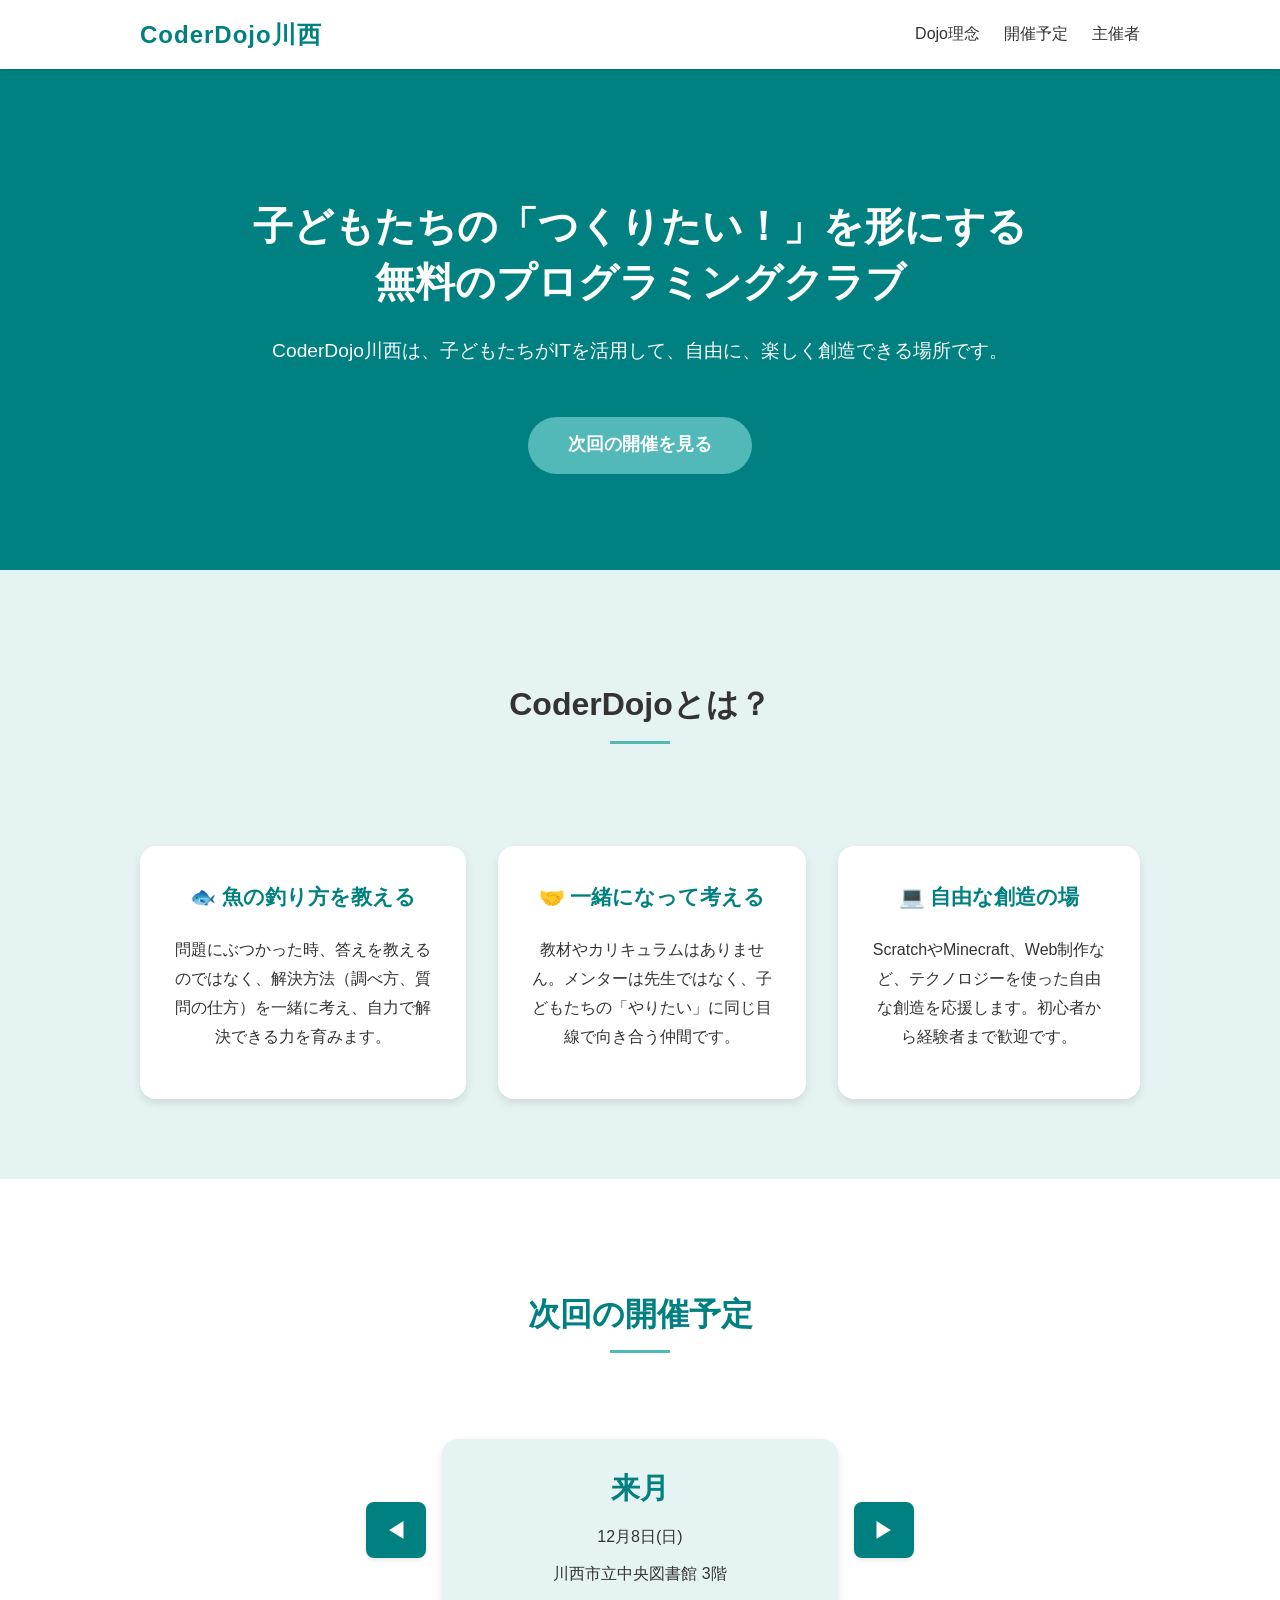
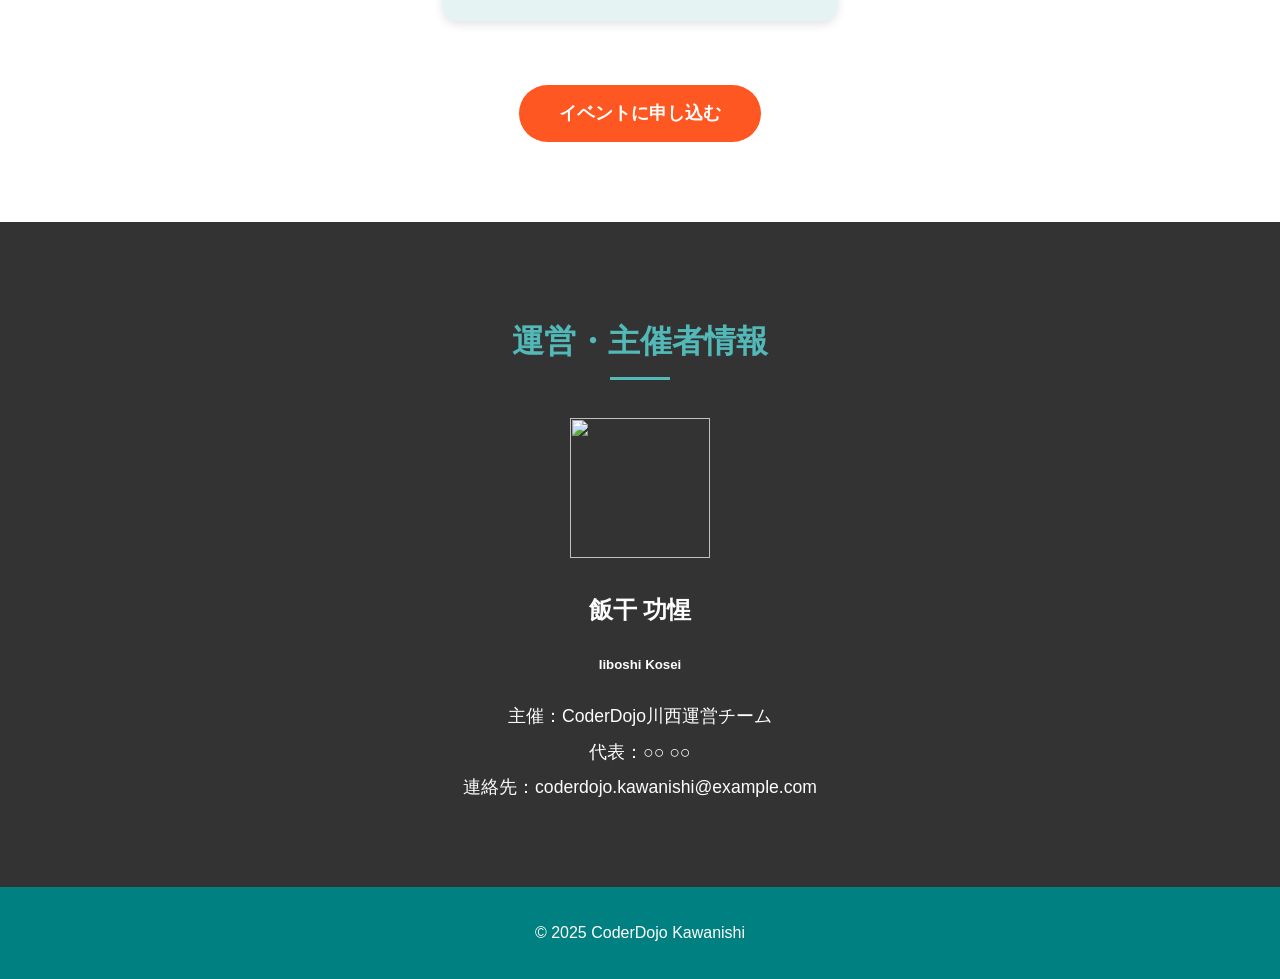
==== index.html @ 9972cadb "Update index.html" ====
<!DOCTYPE html>
<html lang="ja">
<head>
  <meta charset="UTF-8" />
  <meta name="viewport" content="width=device-width, initial-scale=1.0" />
  <title>CoderDojo川西</title>
  <link rel="stylesheet" href="style.css" />
  <script defer>
    // スムーススクロール (維持)
    document.addEventListener("DOMContentLoaded", () => {
      document.querySelectorAll('a[href^="#"]').forEach(anchor => {
        anchor.addEventListener("click", function(e) {
          e.preventDefault();
          document.querySelector(this.getAttribute("href")).scrollIntoView({
            behavior: "smooth"
          });
        });
      });

      // 開催イベント切り替え（日付チェックロジックを含む）
      const events = [
        // 実際の日付に修正してください
        { dateObj: new Date(new Date().getFullYear(), 10, 10), month: "今月", date: "11月10日(日)", place: "川西市立中央図書館 3階" },
        { dateObj: new Date(new Date().getFullYear(), 11, 8), month: "来月", date: "12月8日(日)", place: "川西市立中央図書館 3階" },
        { dateObj: new Date(new Date().getFullYear() + 1, 0, 12), month: "再来月", date: "1月12日(日)", place: "川西市立中央図書館 3階" }
      ];

      let currentIndex = 0;
      const monthEl = document.getElementById("month");
      const dateEl = document.getElementById("event-date");
      const placeEl = document.getElementById("event-place");
      const nextEventLink = document.getElementById("next-event-link");

      const today = new Date();
      today.setHours(0, 0, 0, 0);

      const futureEvents = events.filter(ev => ev.dateObj >= today);

      function updateEvent() {
        if (futureEvents.length === 0) {
            monthEl.textContent = "未定";
            dateEl.textContent = "次回の開催は未定です";
            placeEl.textContent = "しばらくお待ちください";
            nextEventLink.style.display = 'none'; // イベントがない場合はボタンを非表示
            return;
        }
        
        const ev = futureEvents[currentIndex % futureEvents.length];
        monthEl.textContent = ev.month;
        dateEl.textContent = ev.date;
        placeEl.textContent = ev.place;
        nextEventLink.style.display = 'inline-block';
      }

      document.getElementById("prev-btn").addEventListener("click", () => {
        if (futureEvents.length > 0) {
            currentIndex = (currentIndex - 1 + futureEvents.length) % futureEvents.length;
            updateEvent();
        }
      });
      document.getElementById("next-btn").addEventListener("click", () => {
        if (futureEvents.length > 0) {
            currentIndex = (currentIndex + 1) % futureEvents.length;
            updateEvent();
        }
      });

      updateEvent();
    });
  </script>
</head>
<body>
  <header>
    <div class="container header-container">
      <h1 class="logo">CoderDojo川西</h1>
      <nav>
        <ul>
          <li><a href="#about-dojo">Dojo理念</a></li>
          <li><a href="#events">開催予定</a></li>
          <li><a href="#organizer">主催者</a></li>
        </ul>
      </nav>
    </div>
  </header>

  <section id="hero" class="hero-section">
    <div class="container">
      <h2 class="hero-title">子どもたちの「つくりたい！」を形にする<br>無料のプログラミングクラブ</h2>
      <p class="hero-subtitle">CoderDojo川西は、子どもたちがITを活用して、自由に、楽しく創造できる場所です。</p>
      <a href="#events" class="cta-button">次回の開催を見る</a>
    </div>
  </section>

  <section id="about-dojo" class="about-section dark-bg">
    <div class="container">
      <h2 class="section-title">CoderDojoとは？</h2>
      <div class="card-group">
        <div class="about-card">
          <h3>🐟 魚の釣り方を教える</h3>
          <p>
            問題にぶつかった時、答えを教えるのではなく、解決方法（調べ方、質問の仕方）を一緒に考え、自力で解決できる力を育みます。
          </p>
        </div>
        <div class="about-card">
          <h3>🤝 一緒になって考える</h3>
          <p>
            教材やカリキュラムはありません。メンターは先生ではなく、子どもたちの「やりたい」に同じ目線で向き合う仲間です。
          </p>
        </div>
        <div class="about-card">
          <h3>💻 自由な創造の場</h3>
          <p>
            ScratchやMinecraft、Web制作など、テクノロジーを使った自由な創造を応援します。初心者から経験者まで歓迎です。
          </p>
        </div>
      </div>
    </div>
  </section>

  <section id="events" class="events-section">
    <div class="container">
      <h2 class="section-title">次回の開催予定</h2>
      <div class="event-card">
        <button id="prev-btn" class="nav-btn">◀</button>
        <div class="event-info">
          <h3 id="month" class="event-month"></h3>
          <p id="event-date" class="event-detail"></p>
          <p id="event-place" class="event-detail"></p>
        </div>
        <button id="next-btn" class="nav-btn">▶</button>
      </div>
      <a id="next-event-link" href="#" class="cta-button primary-cta">イベントに申し込む</a>
    </div>
  </section>

  <section id="organizer" class="organizer-section">
    <div class="container">
        <h2 class="section-title">運営・主催者情報</h2>

            <div class="col-lg-4">
                <img class="rounded-circle" width="140" height="140" src="Images/syusai.png" focusable="false">
                <h2>飯干 功惺</h2>
                <h5>
                  <span class="badge rounded-pill bg-primary">Iiboshi Kosei</span>
                </h5>
            </div><!-- /.col-lg-4 -->
      
        <p>
          主催：CoderDojo川西運営チーム<br>
          代表：○○ ○○<br>
          連絡先：coderdojo.kawanishi@example.com
        </p>
    </div>
  </section>

  <footer>
    <div class="container">
      <p>© 2025 CoderDojo Kawanishi</p>
    </div>
  </footer>
</body>
</html>
---- style.css ----
:root {
  --main-bg: #fdfdfd;
  --accent-blue: #008080; /* CoderDojoらしい青緑 */
  --accent-light: #52b8b8;
  --text-dark: #333;
  --text-light: #fdfdfd;
  --section-light: #e6f3f3; /* 薄い青背景 */
  --shadow: rgba(0,0,0,0.1);
}

/* 基本スタイル */
body {
  font-family: "Noto Sans JP", sans-serif;
  margin: 0;
  background: var(--main-bg);
  color: var(--text-dark);
  line-height: 1.8;
}

.container {
    max-width: 1000px;
    margin: 0 auto;
    padding: 0 1rem;
}

/* ヘッダー */
header {
  background: white;
  box-shadow: 0 1px 4px var(--shadow);
  position: sticky;
  top: 0;
  z-index: 100;
}

.header-container {
  display: flex;
  justify-content: space-between;
  align-items: center;
  padding: 0.8rem 1rem;
}

.logo {
  margin: 0;
  font-size: 1.5rem;
  color: var(--accent-blue);
  letter-spacing: 1px;
}

nav ul {
  list-style: none;
  display: flex;
  gap: 1.5rem;
  margin: 0;
  padding: 0;
}

nav a {
  text-decoration: none;
  color: var(--text-dark);
  transition: color 0.2s;
  font-weight: 500;
}

nav a:hover {
  color: var(--accent-blue);
}

/* セクション共通 */
section {
  padding: 5rem 1rem;
  text-align: center;
}

.section-title {
    font-size: 2rem;
    margin-bottom: 3rem;
    color: var(--accent-blue);
    position: relative;
    display: inline-block;
}

.section-title::after {
    content: '';
    position: absolute;
    left: 50%;
    transform: translateX(-50%);
    bottom: -10px;
    width: 60px;
    height: 3px;
    background-color: var(--accent-light);
}

/* ヒーローセクション */
.hero-section {
    background: var(--accent-blue);
    color: var(--text-light);
    padding: 6rem 1rem;
}

.hero-title {
    font-size: 2.5rem;
    line-height: 1.4;
    margin-bottom: 1.5rem;
    font-weight: bold;
}

.hero-subtitle {
    font-size: 1.2rem;
    margin-bottom: 3rem;
}

/* CTAボタン */
.cta-button {
    display: inline-block;
    background: var(--accent-light);
    color: white;
    text-decoration: none;
    padding: 0.8rem 2.5rem;
    border-radius: 50px;
    font-weight: bold;
    font-size: 1.1rem;
    transition: background 0.3s, transform 0.2s;
}
.cta-button:hover {
    background: #008080;
    transform: translateY(-2px);
}
.primary-cta {
    margin-top: 2rem;
    background: #ff5722; /* 目立つオレンジ */
}
.primary-cta:hover {
    background: #e64a19;
}

/* CoderDojo概要 (Dojo理念) */
.about-section {
    background: var(--section-light);
}
.about-section h2 {
    color: var(--text-dark);
}
.about-card {
    background: white;
    padding: 2rem;
    border-radius: 1rem;
    box-shadow: 0 4px 10px var(--shadow);
    text-align: center;
}
.about-card h3 {
    color: var(--accent-blue);
    font-size: 1.3rem;
    margin-top: 0;
}
.card-group {
    display: flex;
    gap: 2rem;
    margin-top: 4rem;
}

/* イベントカード */
.events-section {
  background: white;
}

.event-card {
  display: flex;
  align-items: center;
  justify-content: center;
  margin: 3rem auto 2rem;
  gap: 1rem;
}

.nav-btn {
  background: var(--accent-blue);
  border: none;
  color: white;
  font-size: 1.4rem;
  padding: 0.8rem 1.2rem;
  border-radius: 0.5rem;
  cursor: pointer;
  transition: background 0.3s;
  box-shadow: 0 2px 4px var(--shadow);
}
.nav-btn:hover {
  background: var(--accent-light);
}

.event-info {
  background: var(--section-light);
  padding: 1.5rem 3rem;
  border-radius: 1rem;
  box-shadow: 0 4px 10px var(--shadow);
  width: 300px;
}
.event-month {
    font-size: 1.8rem;
    color: var(--accent-blue);
    margin: 0 0 0.5rem 0;
}
.event-detail {
    margin: 0.5rem 0;
    font-size: 1rem;
}

/* 主催者情報 */
.organizer-section {
  background: var(--text-dark);
  color: var(--text-light);
  padding: 4rem 1rem;
}
.organizer-section .section-title {
    color: var(--accent-light);
}
.organizer-section p {
    font-size: 1.1rem;
    line-height: 2;
}

/* フッター */
footer {
  background: var(--accent-blue);
  text-align: center;
  padding: 1rem;
  color: white;
}

/* レスポンシブ対応 (モバイル向け) */
@media (max-width: 768px) {
    .header-container {
        flex-direction: column;
        padding: 1rem;
    }
    nav ul {
        gap: 1rem;
        margin-top: 0.5rem;
    }
    .hero-title {
        font-size: 1.8rem;
    }
    .card-group {
        flex-direction: column;
    }
    .event-info {
        width: 100%;
    }
}
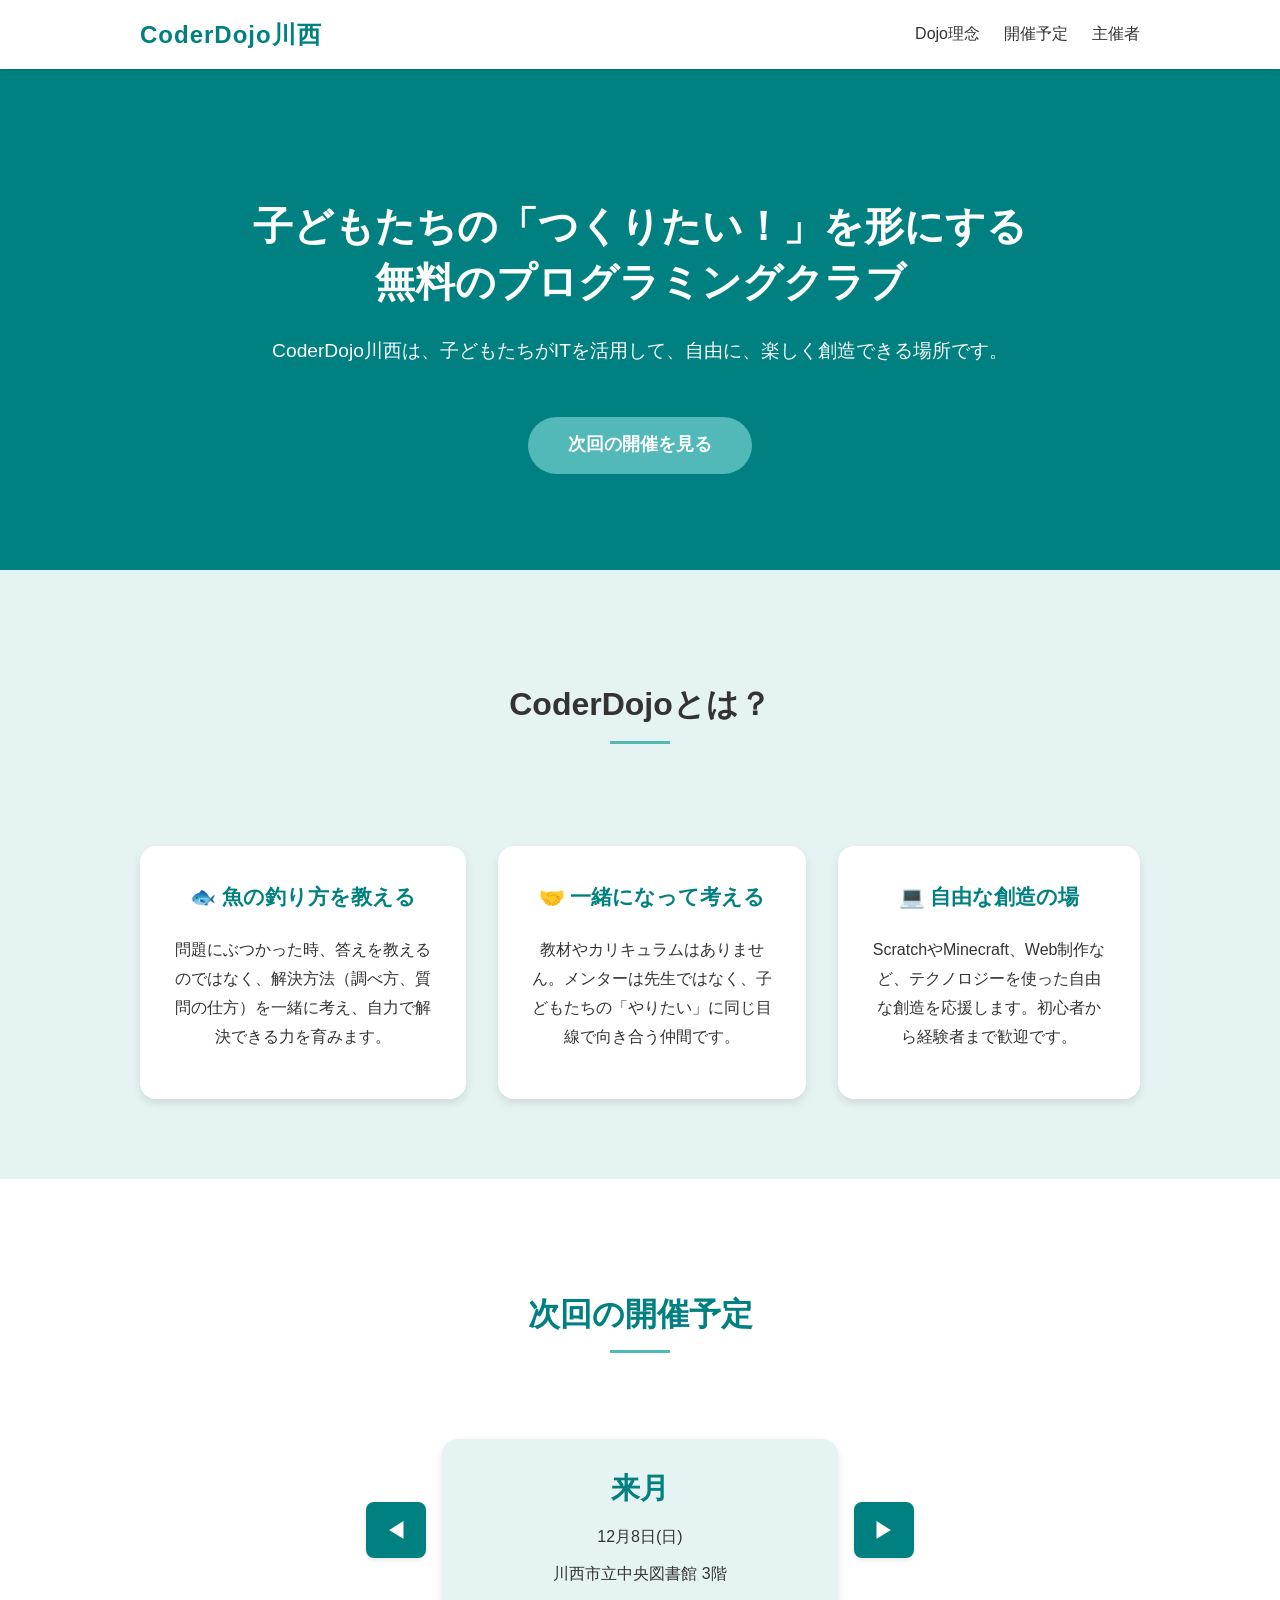
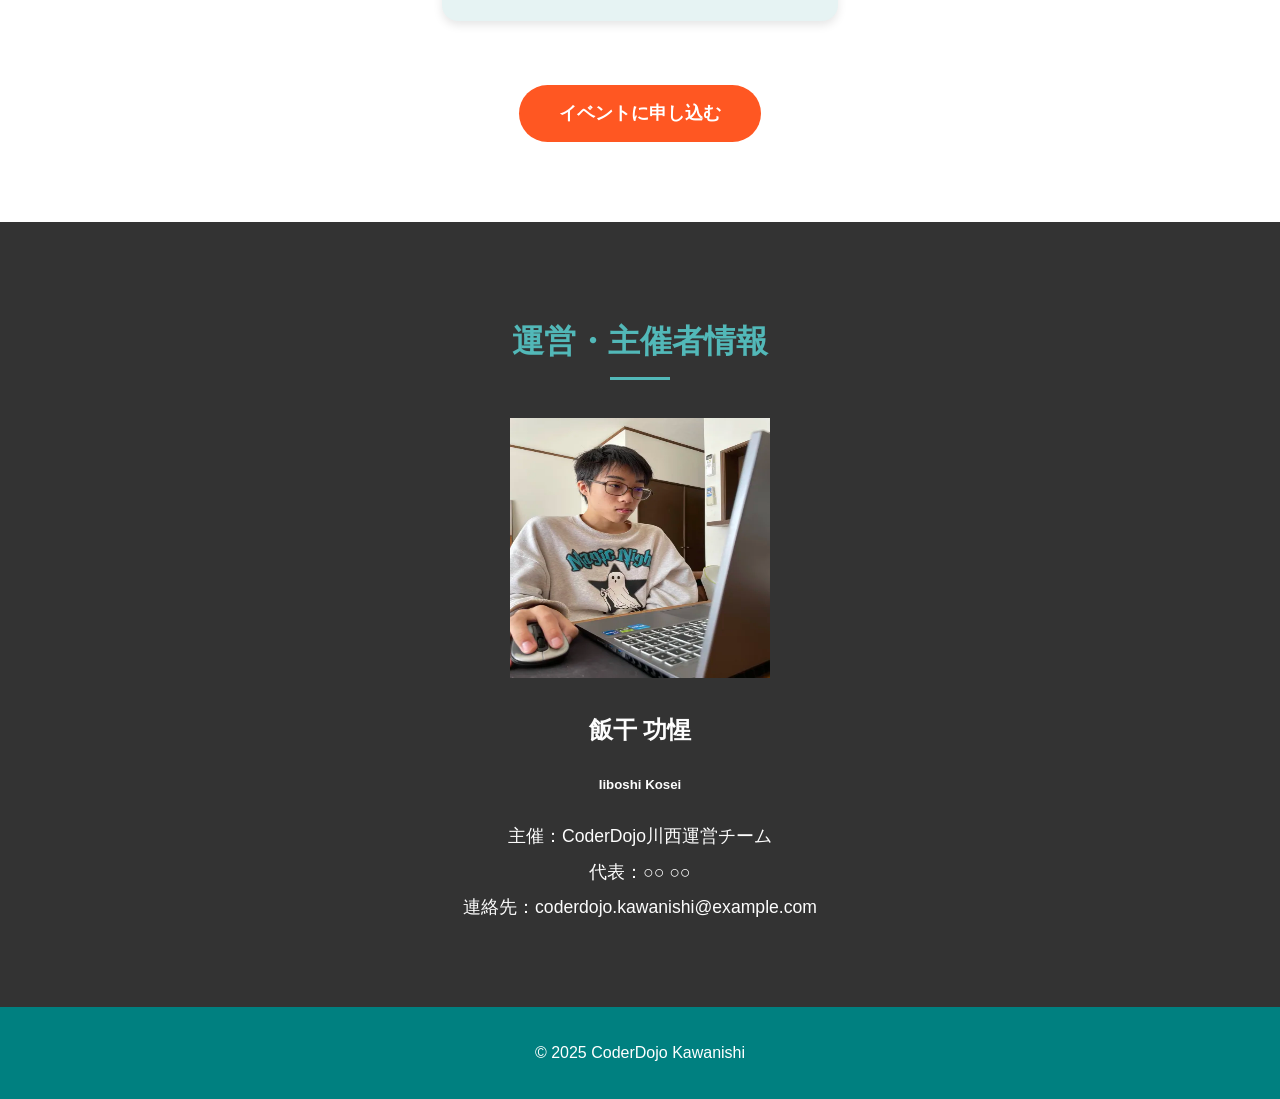
==== commit e53e51cb: "Update index.html" ====
--- a/index.html
+++ b/index.html
@@ -138,7 +138,7 @@
         <h2 class="section-title">運営・主催者情報</h2>
 
             <div class="col-lg-4">
-                <img class="rounded-circle" width="140" height="140" src="Images/syusai.png" focusable="false">
+                <img class="rounded-circle" width="260" height="260" src="Images/syusai.png" focusable="false">
                 <h2>飯干 功惺</h2>
                 <h5>
                   <span class="badge rounded-pill bg-primary">Iiboshi Kosei</span>
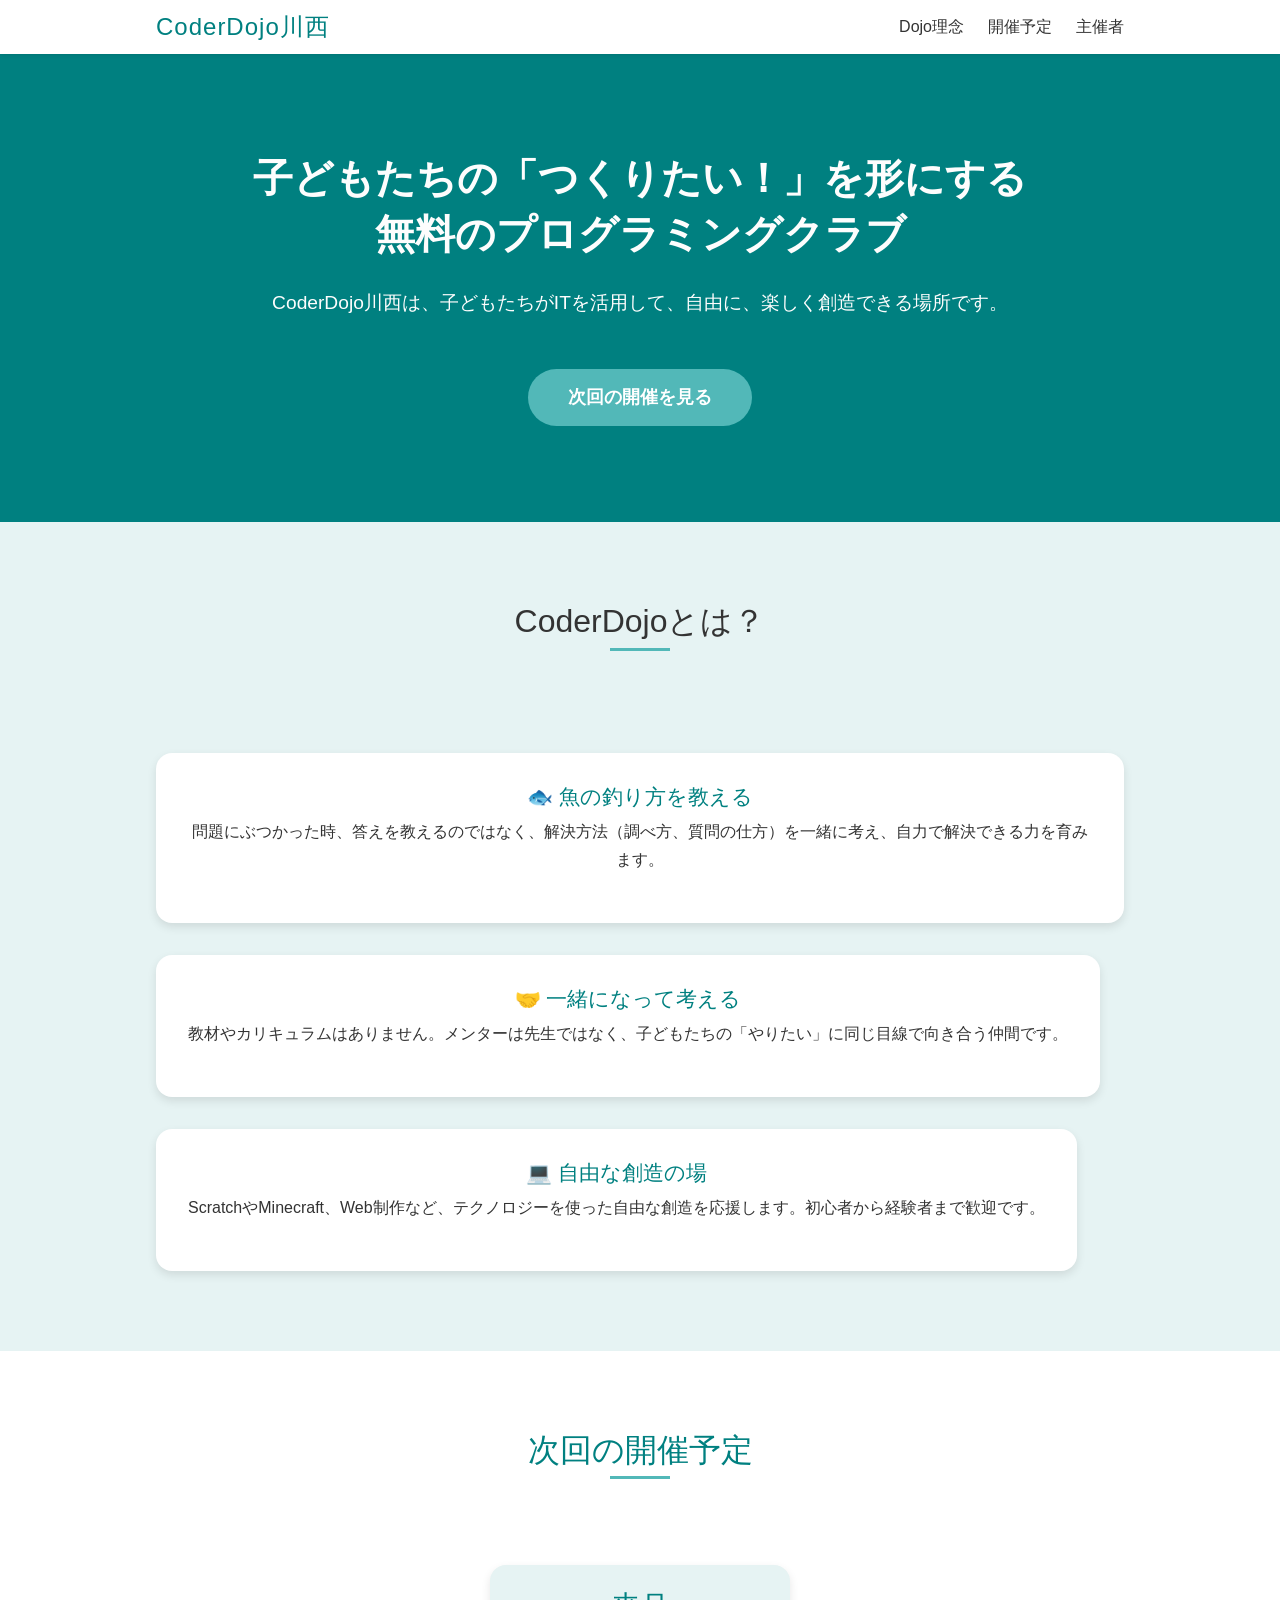
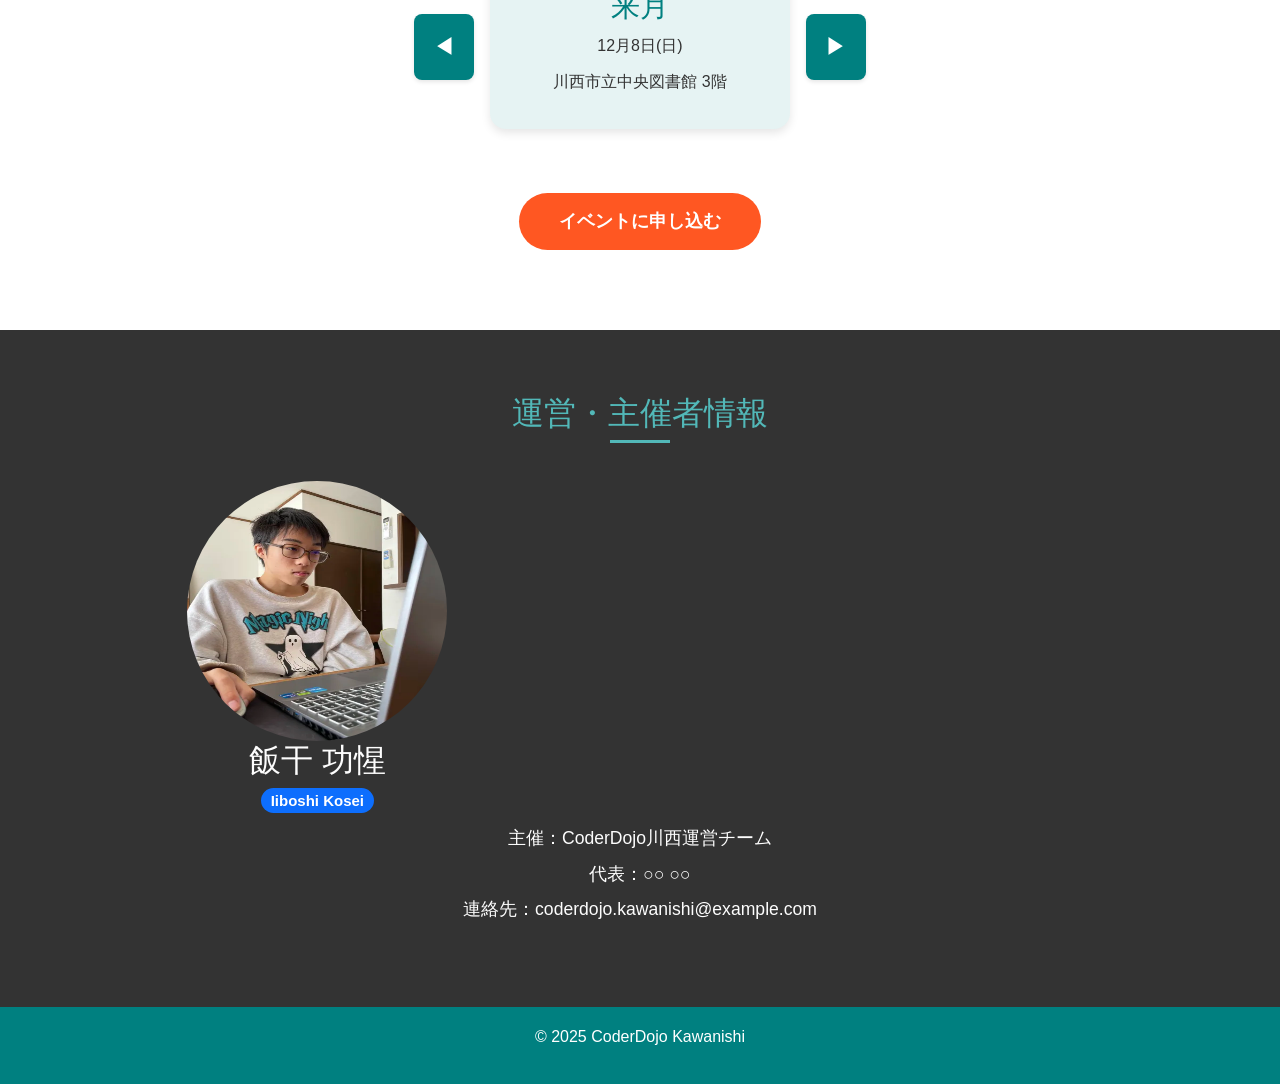
==== commit b7eef32b: "Update index.html" ====
--- a/index.html
+++ b/index.html
@@ -4,6 +4,7 @@
   <meta charset="UTF-8" />
   <meta name="viewport" content="width=device-width, initial-scale=1.0" />
   <title>CoderDojo川西</title>
+  <link href="https://cdn.jsdelivr.net/npm/bootstrap@5.3.3/dist/css/bootstrap.min.css" rel="stylesheet" integrity="sha384-QWTKZyjpPEjISv5WaRU9OFeRpok6YctnYmDr5pNlyT2bRjXh0JMhjY6hW+ALEwIH" crossorigin="anonymous">
   <link rel="stylesheet" href="style.css" />
   <script defer>
     // スムーススクロール (維持)
@@ -158,5 +159,6 @@
       <p>© 2025 CoderDojo Kawanishi</p>
     </div>
   </footer>
+<script src="https://cdn.jsdelivr.net/npm/bootstrap@5.3.3/dist/js/bootstrap.bundle.min.js" integrity="sha384-YvpcrYf0tY3lHB60NNkmXc5s9fDVZLESaAA55NDzOxhy9GkcIdslK1eN7N6jIeHz" crossorigin="anonymous"></script>
 </body>
 </html>
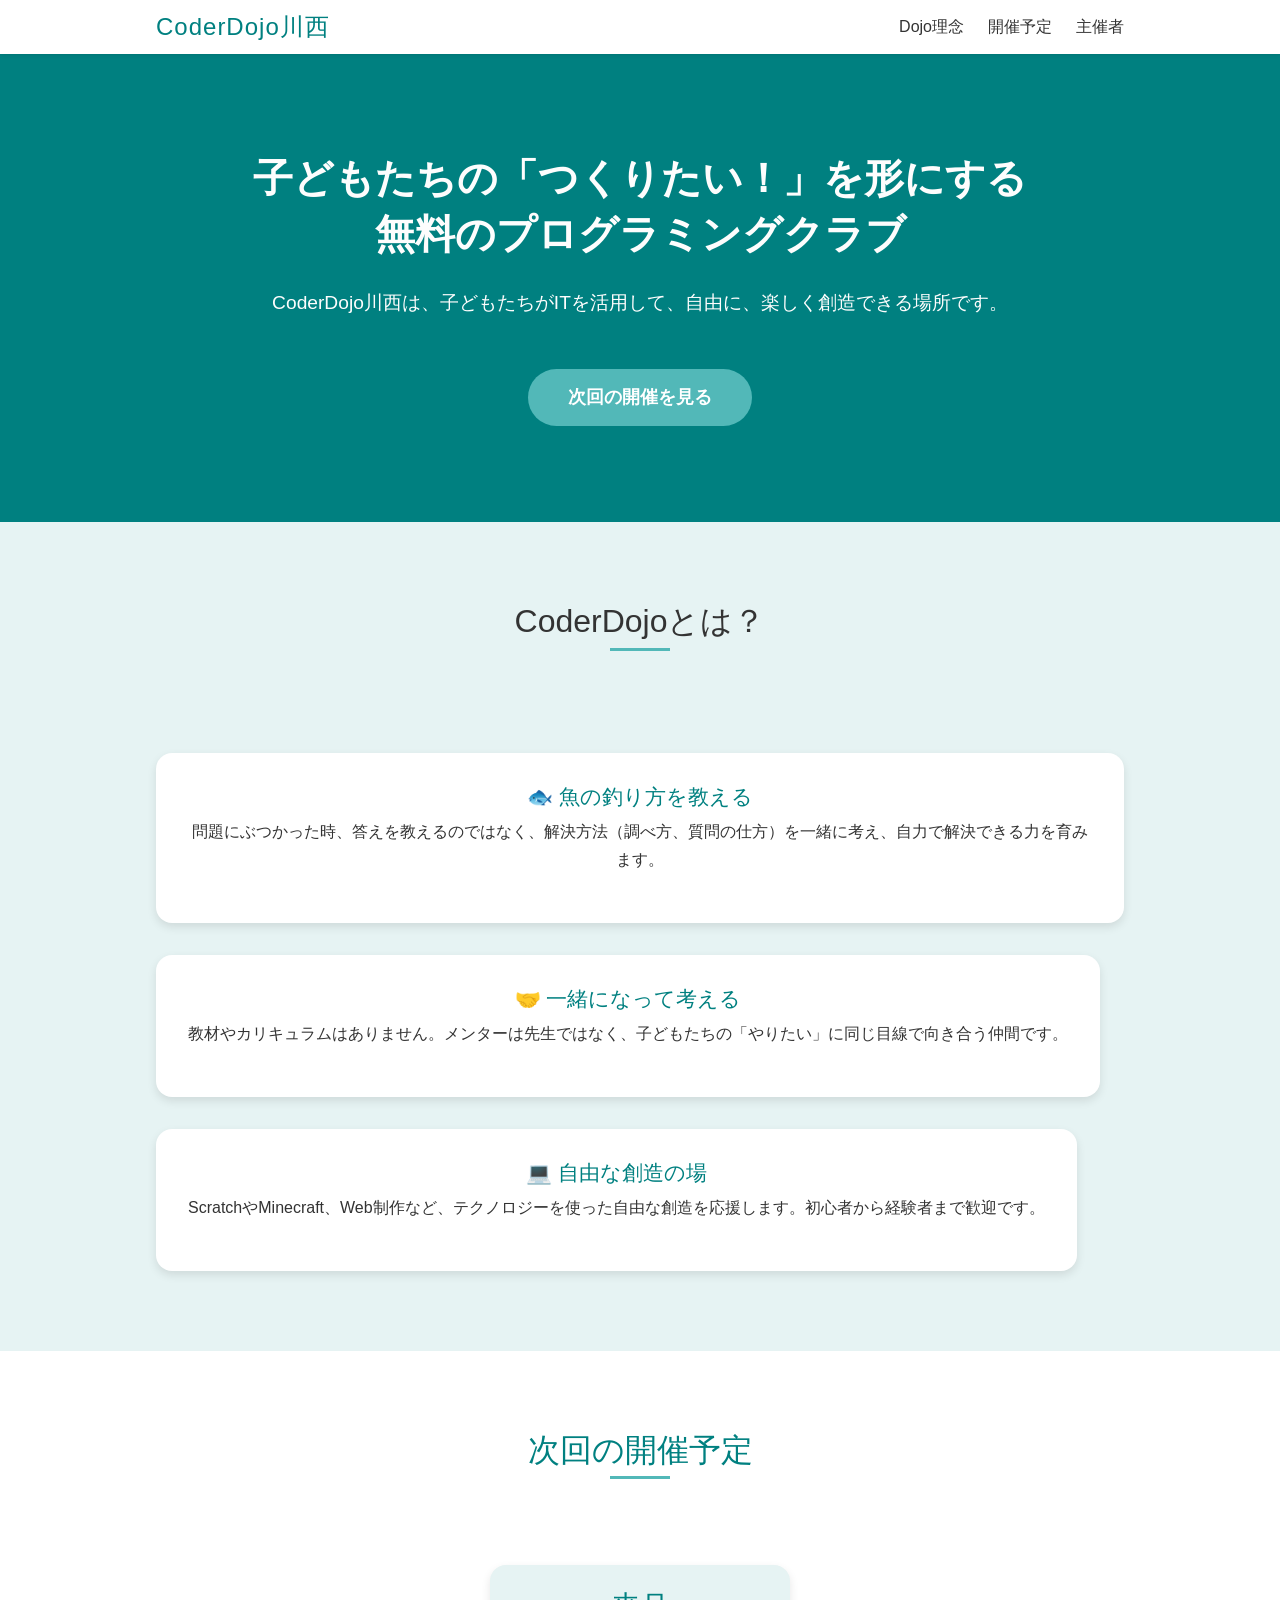
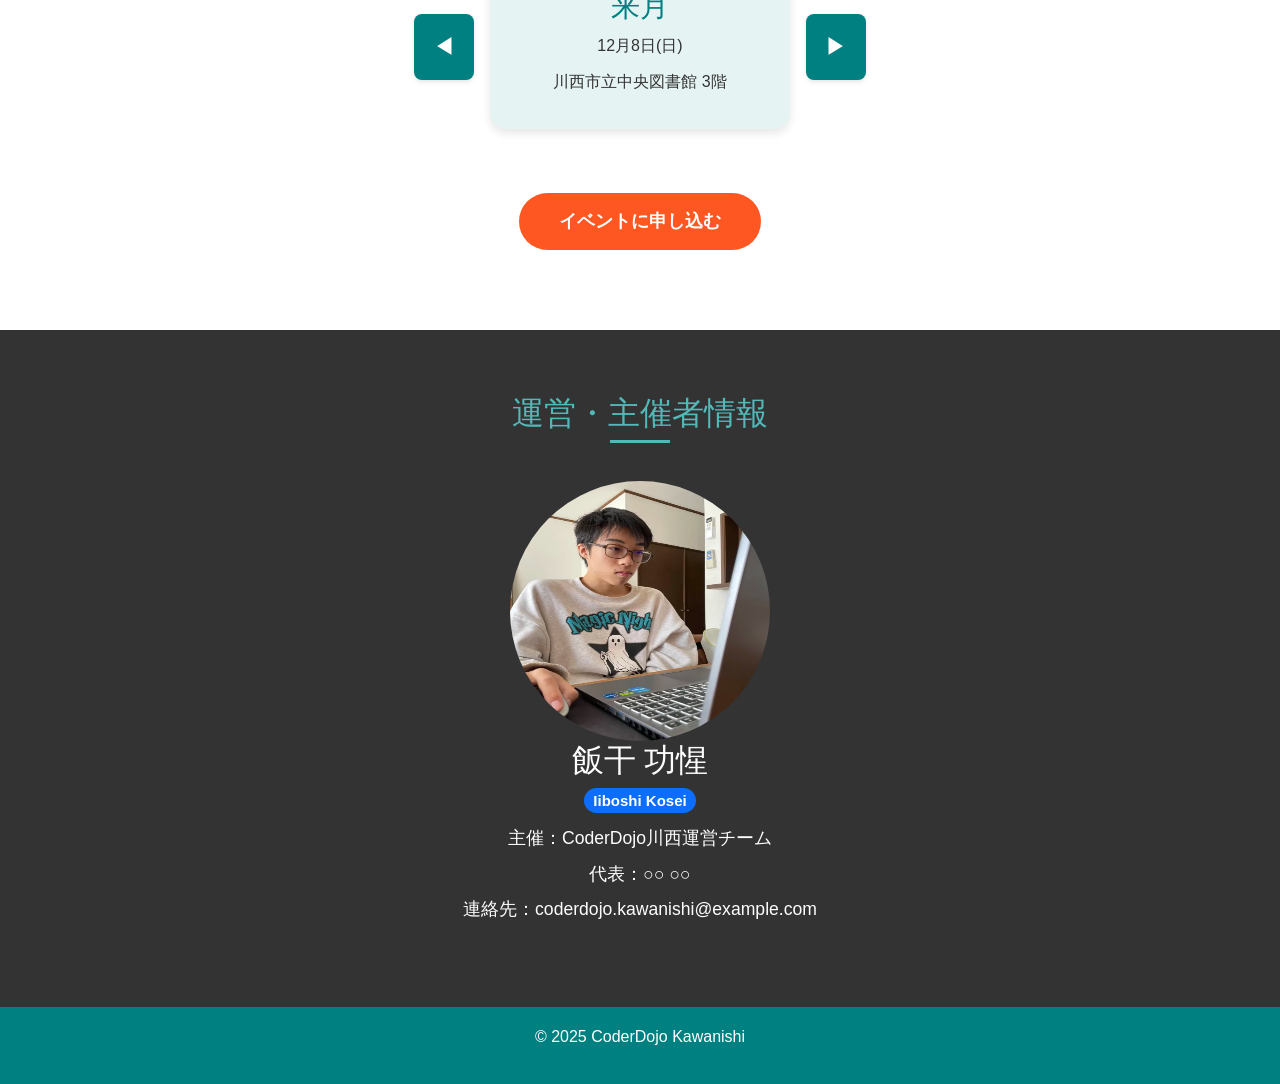
==== commit 16334c4f: "Update index.html" ====
--- a/index.html
+++ b/index.html
@@ -134,25 +134,25 @@
     </div>
   </section>
 
-  <section id="organizer" class="organizer-section">
-    <div class="container">
-        <h2 class="section-title">運営・主催者情報</h2>
-
-            <div class="col-lg-4">
-                <img class="rounded-circle" width="260" height="260" src="Images/syusai.png" focusable="false">
-                <h2>飯干 功惺</h2>
-                <h5>
-                  <span class="badge rounded-pill bg-primary">Iiboshi Kosei</span>
-                </h5>
-            </div><!-- /.col-lg-4 -->
-      
-        <p>
-          主催：CoderDojo川西運営チーム<br>
-          代表：○○ ○○<br>
-          連絡先：coderdojo.kawanishi@example.com
-        </p>
-    </div>
-  </section>
+<section id="organizer" class="organizer-section">
+  <div class="container">
+    <h2 class="section-title">運営・主催者情報</h2>
+    
+    <div class="row justify-content-center"> 
+      <div class="col-lg-4 text-center">
+          <img class="rounded-circle" width="260" height="260" src="Images/syusai.png" alt="主催者：飯干 功惺" focusable="false">
+          <h2>飯干 功惺</h2>
+          <h5>
+            <span class="badge rounded-pill bg-primary">Iiboshi Kosei</span>
+          </h5>
+      </div></div>
+    <p>
+      主催：CoderDojo川西運営チーム<br>
+      代表：○○ ○○<br>
+      連絡先：coderdojo.kawanishi@example.com
+    </p>
+  </div>
+</section>
 
   <footer>
     <div class="container">
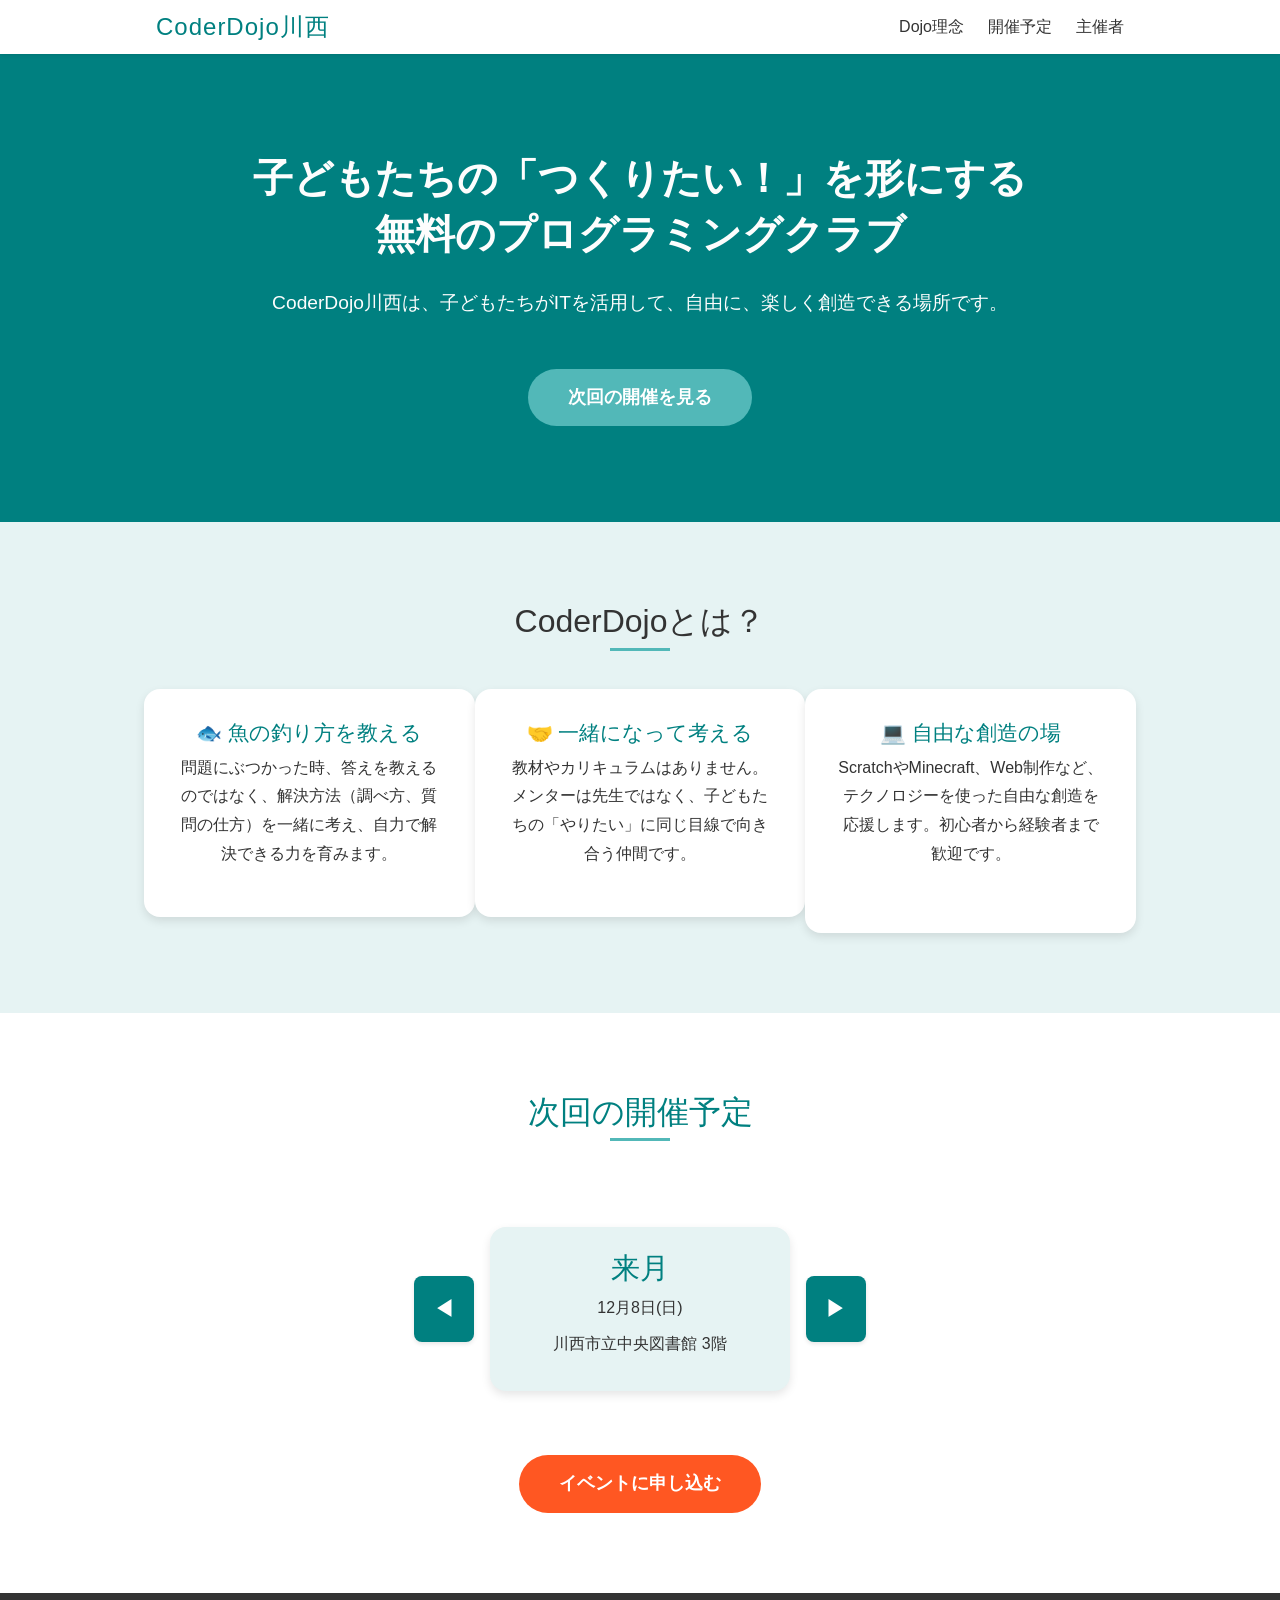
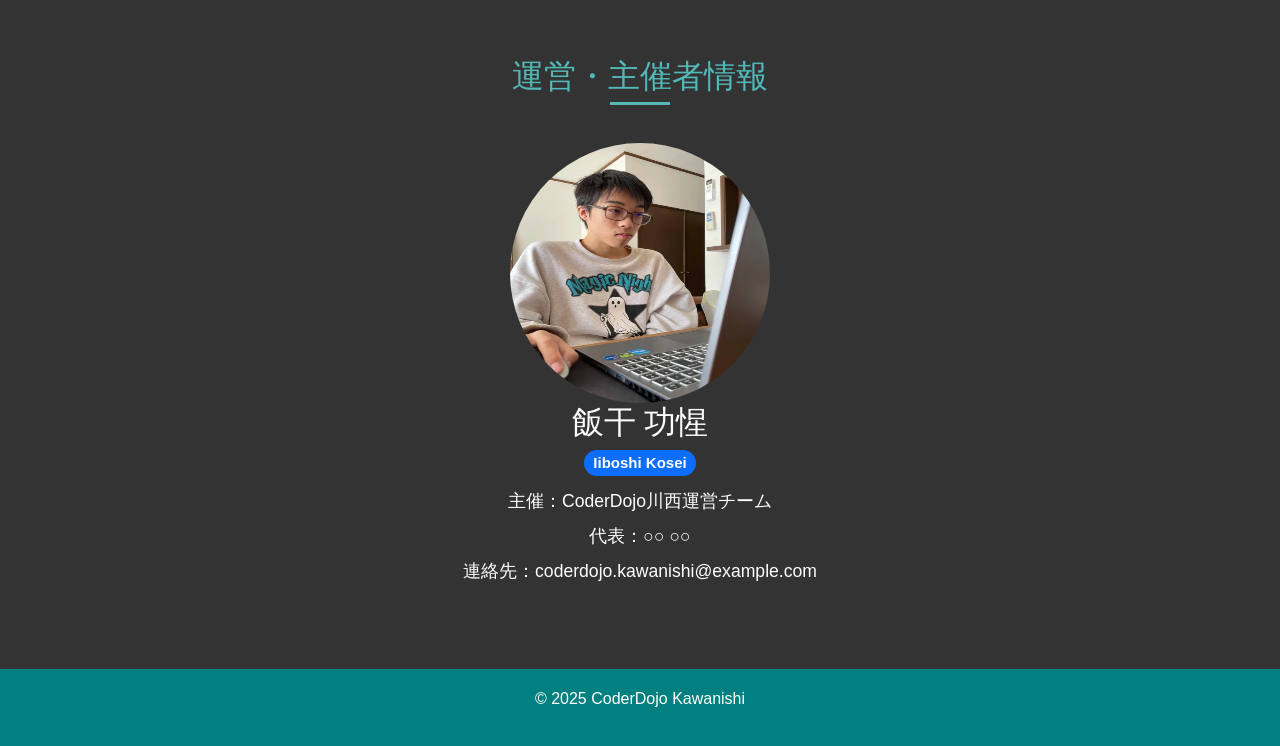
==== commit 76e52a5f: "Update index.html" ====
--- a/index.html
+++ b/index.html
@@ -93,30 +93,31 @@
   </section>
 
   <section id="about-dojo" class="about-section dark-bg">
-    <div class="container">
-      <h2 class="section-title">CoderDojoとは？</h2>
-      <div class="card-group">
-        <div class="about-card">
-          <h3>🐟 魚の釣り方を教える</h3>
-          <p>
-            問題にぶつかった時、答えを教えるのではなく、解決方法（調べ方、質問の仕方）を一緒に考え、自力で解決できる力を育みます。
-          </p>
-        </div>
-        <div class="about-card">
-          <h3>🤝 一緒になって考える</h3>
-          <p>
-            教材やカリキュラムはありません。メンターは先生ではなく、子どもたちの「やりたい」に同じ目線で向き合う仲間です。
-          </p>
-        </div>
-        <div class="about-card">
-          <h3>💻 自由な創造の場</h3>
-          <p>
-            ScratchやMinecraft、Web制作など、テクノロジーを使った自由な創造を応援します。初心者から経験者まで歓迎です。
-          </p>
-        </div>
+  <div class="container">
+    <h2 class="section-title">CoderDojoとは？</h2>
+    
+    <div class="row"> 
+      <div class="about-card col-lg-4 mb-3"> 
+        <h3>🐟 魚の釣り方を教える</h3>
+        <p>
+          問題にぶつかった時、答えを教えるのではなく、解決方法（調べ方、質問の仕方）を一緒に考え、自力で解決できる力を育みます。
+        </p>
+      </div>
+      <div class="about-card col-lg-4 mb-3">
+        <h3>🤝 一緒になって考える</h3>
+        <p>
+          教材やカリキュラムはありません。メンターは先生ではなく、子どもたちの「やりたい」に同じ目線で向き合う仲間です。
+        </p>
+      </div>
+      <div class="about-card col-lg-4">
+        <h3>💻 自由な創造の場</h3>
+        <p>
+          ScratchやMinecraft、Web制作など、テクノロジーを使った自由な創造を応援します。初心者から経験者まで歓迎です。
+        </p>
       </div>
     </div>
-  </section>
+  </div>
+</section>
 
   <section id="events" class="events-section">
     <div class="container">
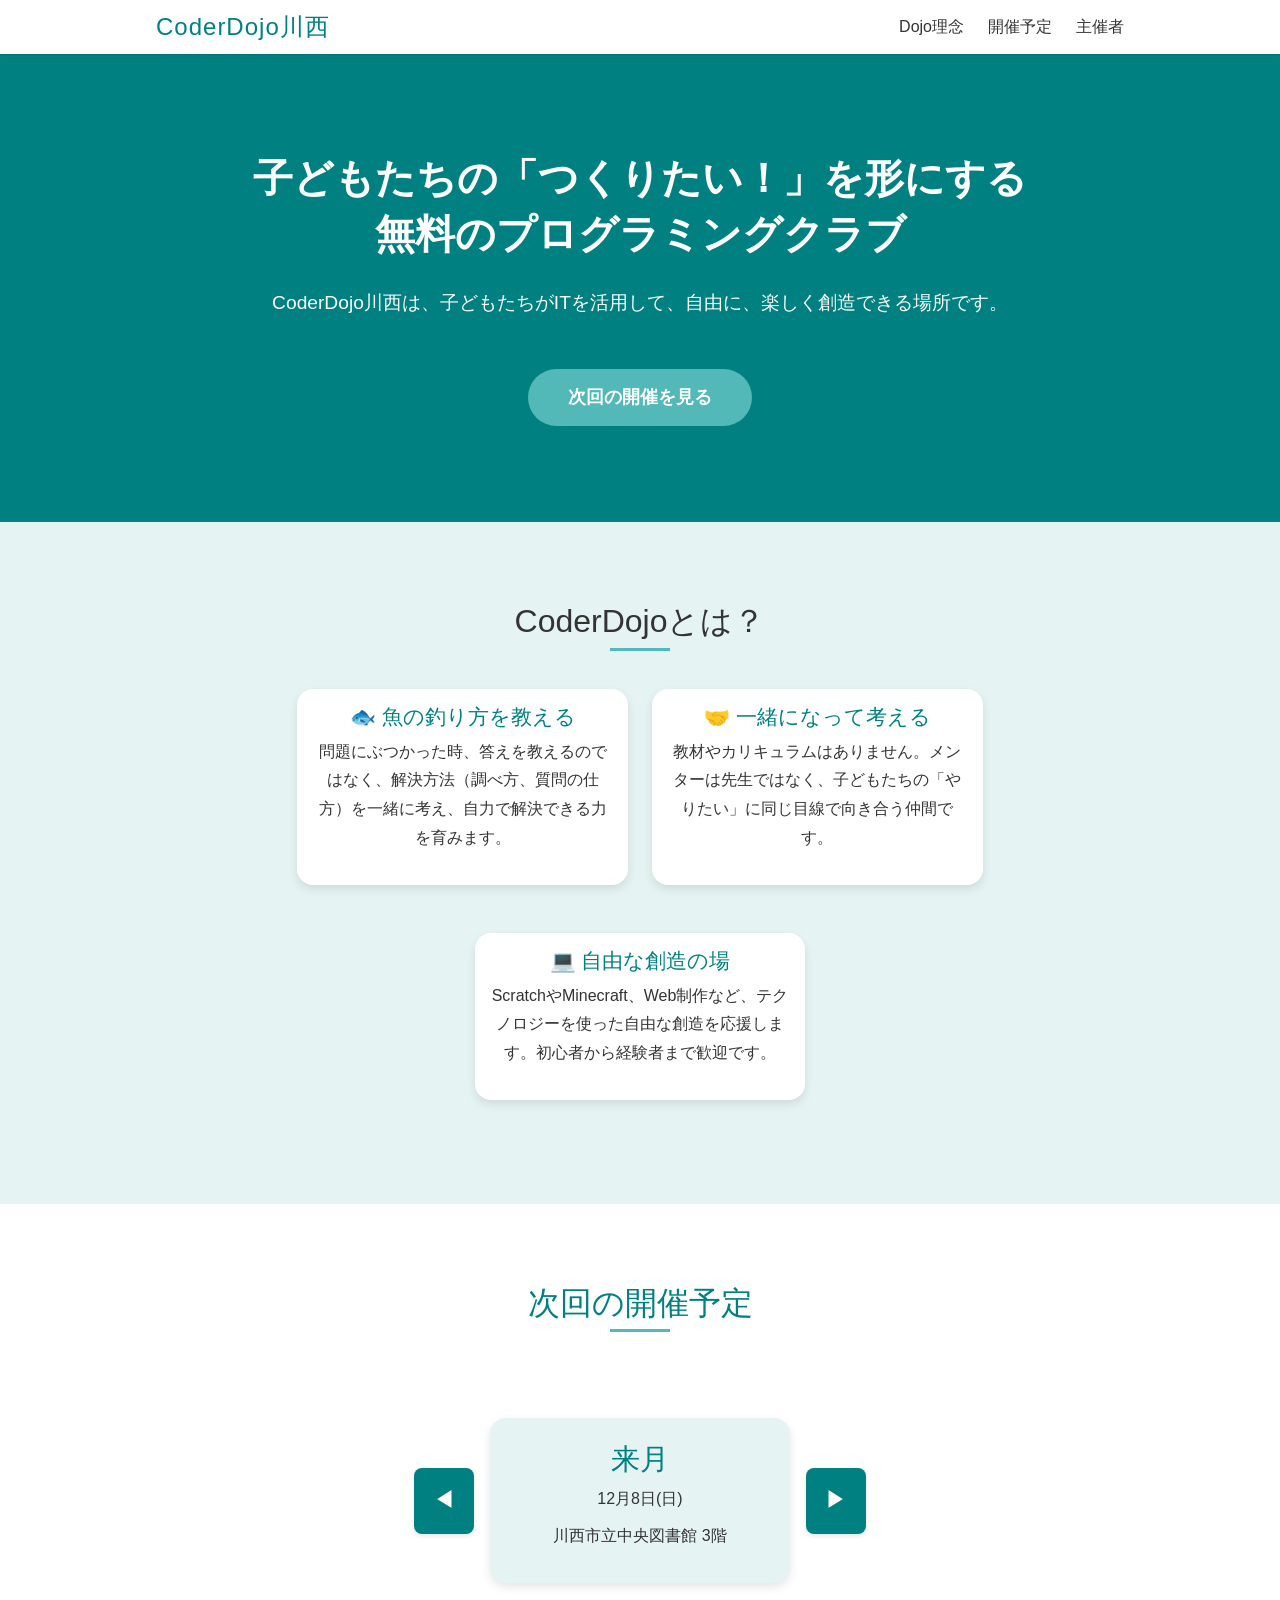
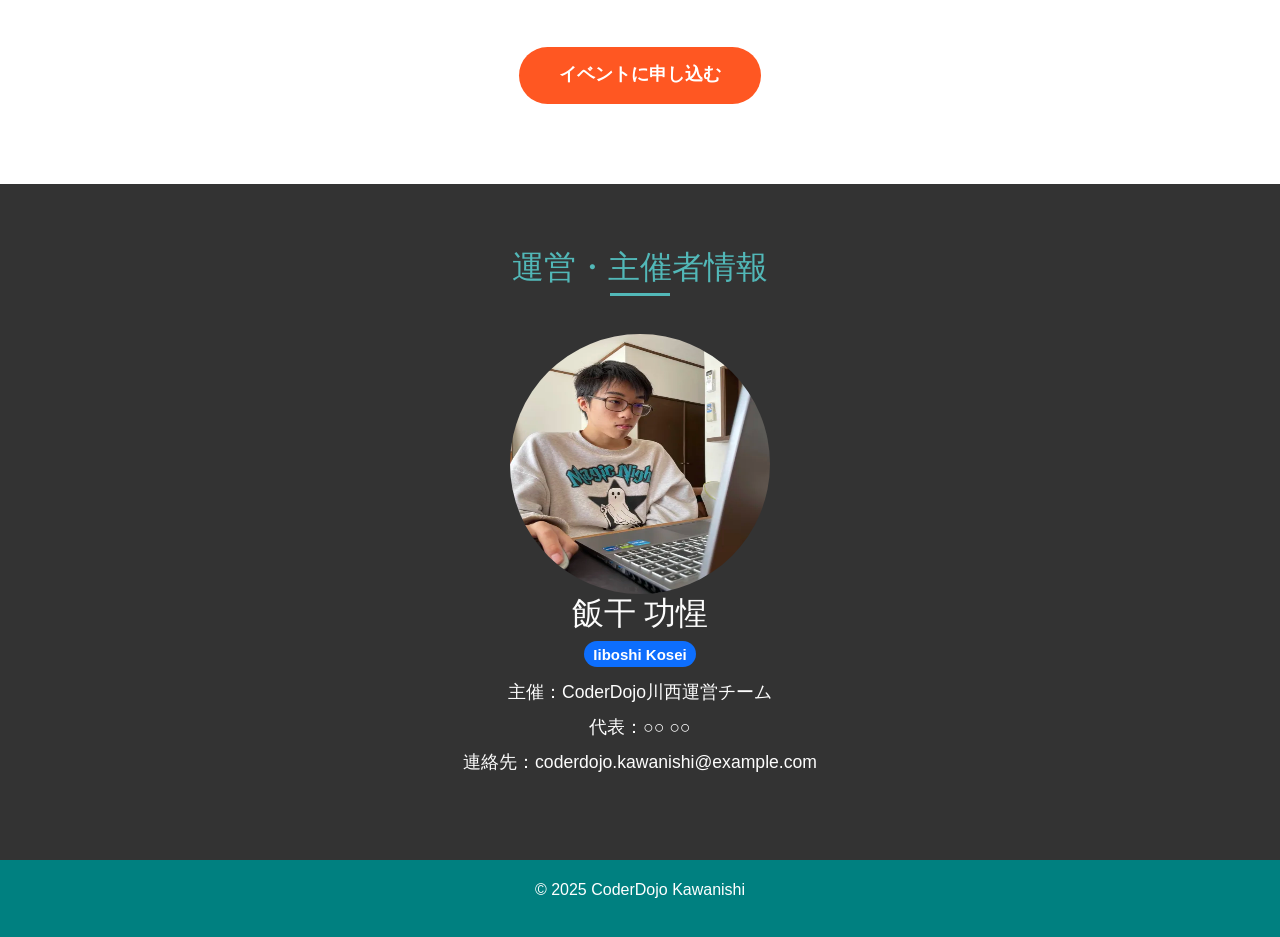
==== commit 3b0cb25f: "Update index.html" ====
--- a/index.html
+++ b/index.html
@@ -96,20 +96,23 @@
   <div class="container">
     <h2 class="section-title">CoderDojoとは？</h2>
     
-    <div class="row"> 
-      <div class="about-card col-lg-4 mb-3"> 
+    <div class="row gap-4 justify-content-center"> 
+      
+      <div class="about-card col-lg-4 mb-4 p-3"> 
         <h3>🐟 魚の釣り方を教える</h3>
         <p>
           問題にぶつかった時、答えを教えるのではなく、解決方法（調べ方、質問の仕方）を一緒に考え、自力で解決できる力を育みます。
         </p>
       </div>
-      <div class="about-card col-lg-4 mb-3">
+      
+      <div class="about-card col-lg-4 mb-4 p-3">
         <h3>🤝 一緒になって考える</h3>
         <p>
           教材やカリキュラムはありません。メンターは先生ではなく、子どもたちの「やりたい」に同じ目線で向き合う仲間です。
         </p>
       </div>
-      <div class="about-card col-lg-4">
+      
+      <div class="about-card col-lg-4 mb-4 p-3">
         <h3>💻 自由な創造の場</h3>
         <p>
           ScratchやMinecraft、Web制作など、テクノロジーを使った自由な創造を応援します。初心者から経験者まで歓迎です。
--- a/style.css
+++ b/style.css
@@ -146,6 +146,8 @@
     border-radius: 1rem;
     box-shadow: 0 4px 10px var(--shadow);
     text-align: center;
+    /* ★修正点★: Bootstrapグリッドを使うため、flex関連のスタイルは削除またはコメントアウト */
+    /* width: 100%; を使用して、col-lg-4の幅を尊重 */
 }
 .about-card h3 {
     color: var(--accent-blue);
@@ -153,8 +155,6 @@
     margin-top: 0;
 }
 .card-group {
-    display: flex;
-    gap: 2rem;
     margin-top: 4rem;
 }
 
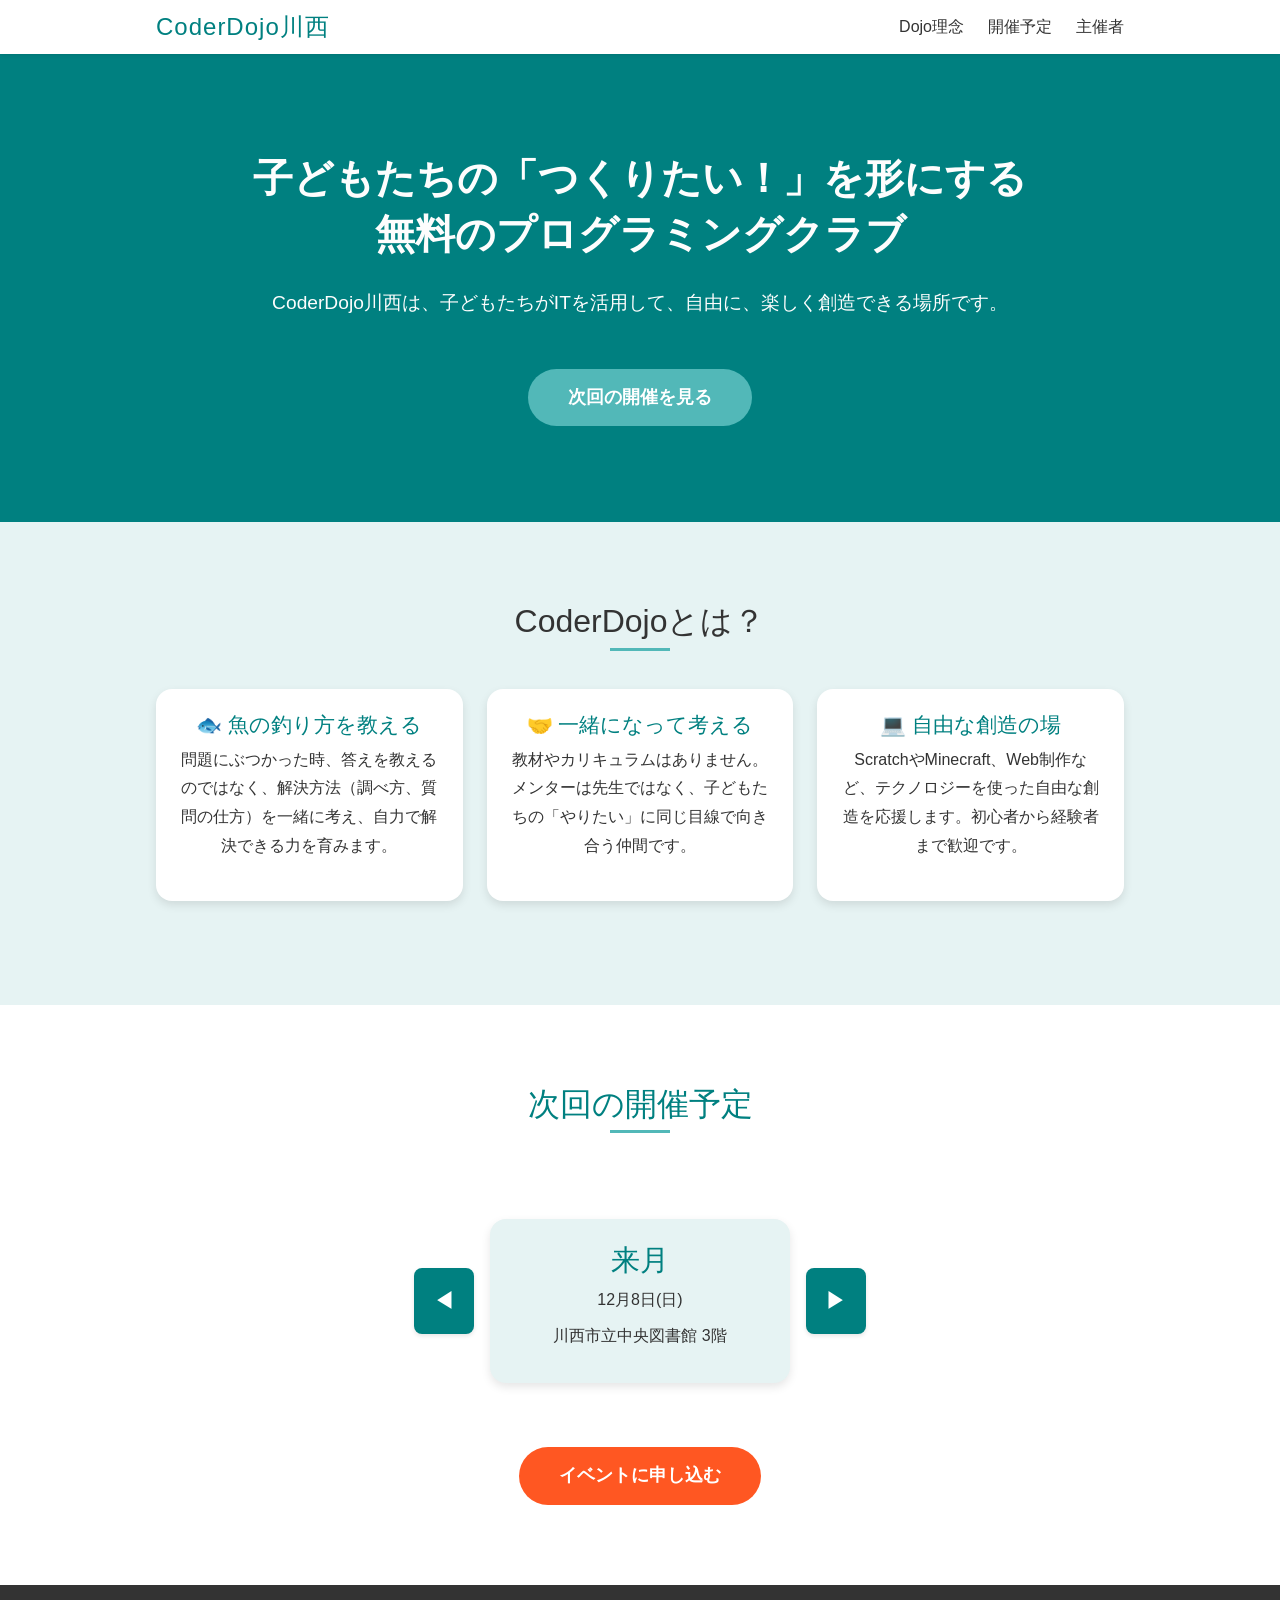
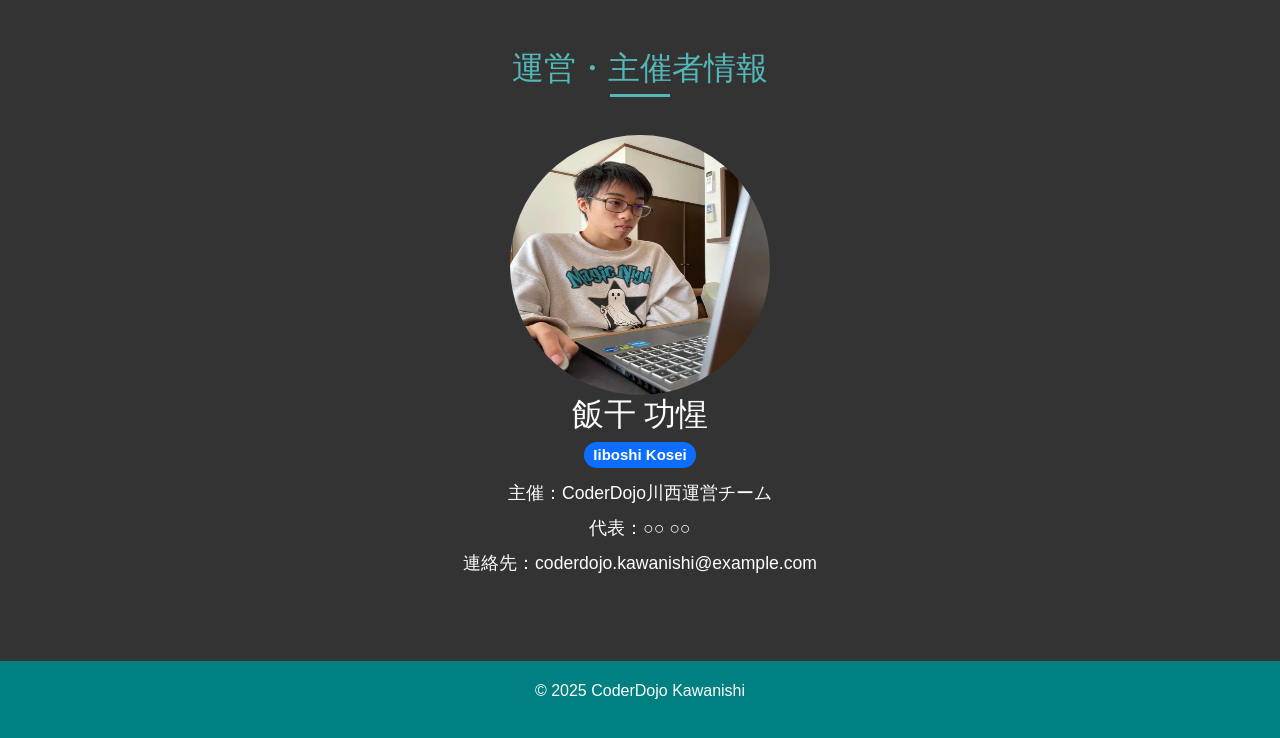
==== commit 1779106c: "Update index.html" ====
--- a/index.html
+++ b/index.html
@@ -92,31 +92,37 @@
     </div>
   </section>
 
-  <section id="about-dojo" class="about-section dark-bg">
+  
+<section id="about-dojo" class="about-section dark-bg">
   <div class="container">
     <h2 class="section-title">CoderDojoとは？</h2>
     
-    <div class="row gap-4 justify-content-center"> 
+    <div class="row justify-content-center"> 
       
-      <div class="about-card col-lg-4 mb-4 p-3"> 
-        <h3>🐟 魚の釣り方を教える</h3>
-        <p>
-          問題にぶつかった時、答えを教えるのではなく、解決方法（調べ方、質問の仕方）を一緒に考え、自力で解決できる力を育みます。
-        </p>
+      <div class="col-lg-4 mb-4">
+          <div class="about-card p-4"> <h3>🐟 魚の釣り方を教える</h3>
+              <p>
+                問題にぶつかった時、答えを教えるのではなく、解決方法（調べ方、質問の仕方）を一緒に考え、自力で解決できる力を育みます。
+              </p>
+          </div>
       </div>
       
-      <div class="about-card col-lg-4 mb-4 p-3">
-        <h3>🤝 一緒になって考える</h3>
-        <p>
-          教材やカリキュラムはありません。メンターは先生ではなく、子どもたちの「やりたい」に同じ目線で向き合う仲間です。
-        </p>
+      <div class="col-lg-4 mb-4">
+          <div class="about-card p-4">
+              <h3>🤝 一緒になって考える</h3>
+              <p>
+                教材やカリキュラムはありません。メンターは先生ではなく、子どもたちの「やりたい」に同じ目線で向き合う仲間です。
+              </p>
+          </div>
       </div>
       
-      <div class="about-card col-lg-4 mb-4 p-3">
-        <h3>💻 自由な創造の場</h3>
-        <p>
-          ScratchやMinecraft、Web制作など、テクノロジーを使った自由な創造を応援します。初心者から経験者まで歓迎です。
-        </p>
+      <div class="col-lg-4 mb-4">
+          <div class="about-card p-4">
+              <h3>💻 自由な創造の場</h3>
+              <p>
+                ScratchやMinecraft、Web制作など、テクノロジーを使った自由な創造を応援します。初心者から経験者まで歓迎です。
+              </p>
+          </div>
       </div>
     </div>
   </div>
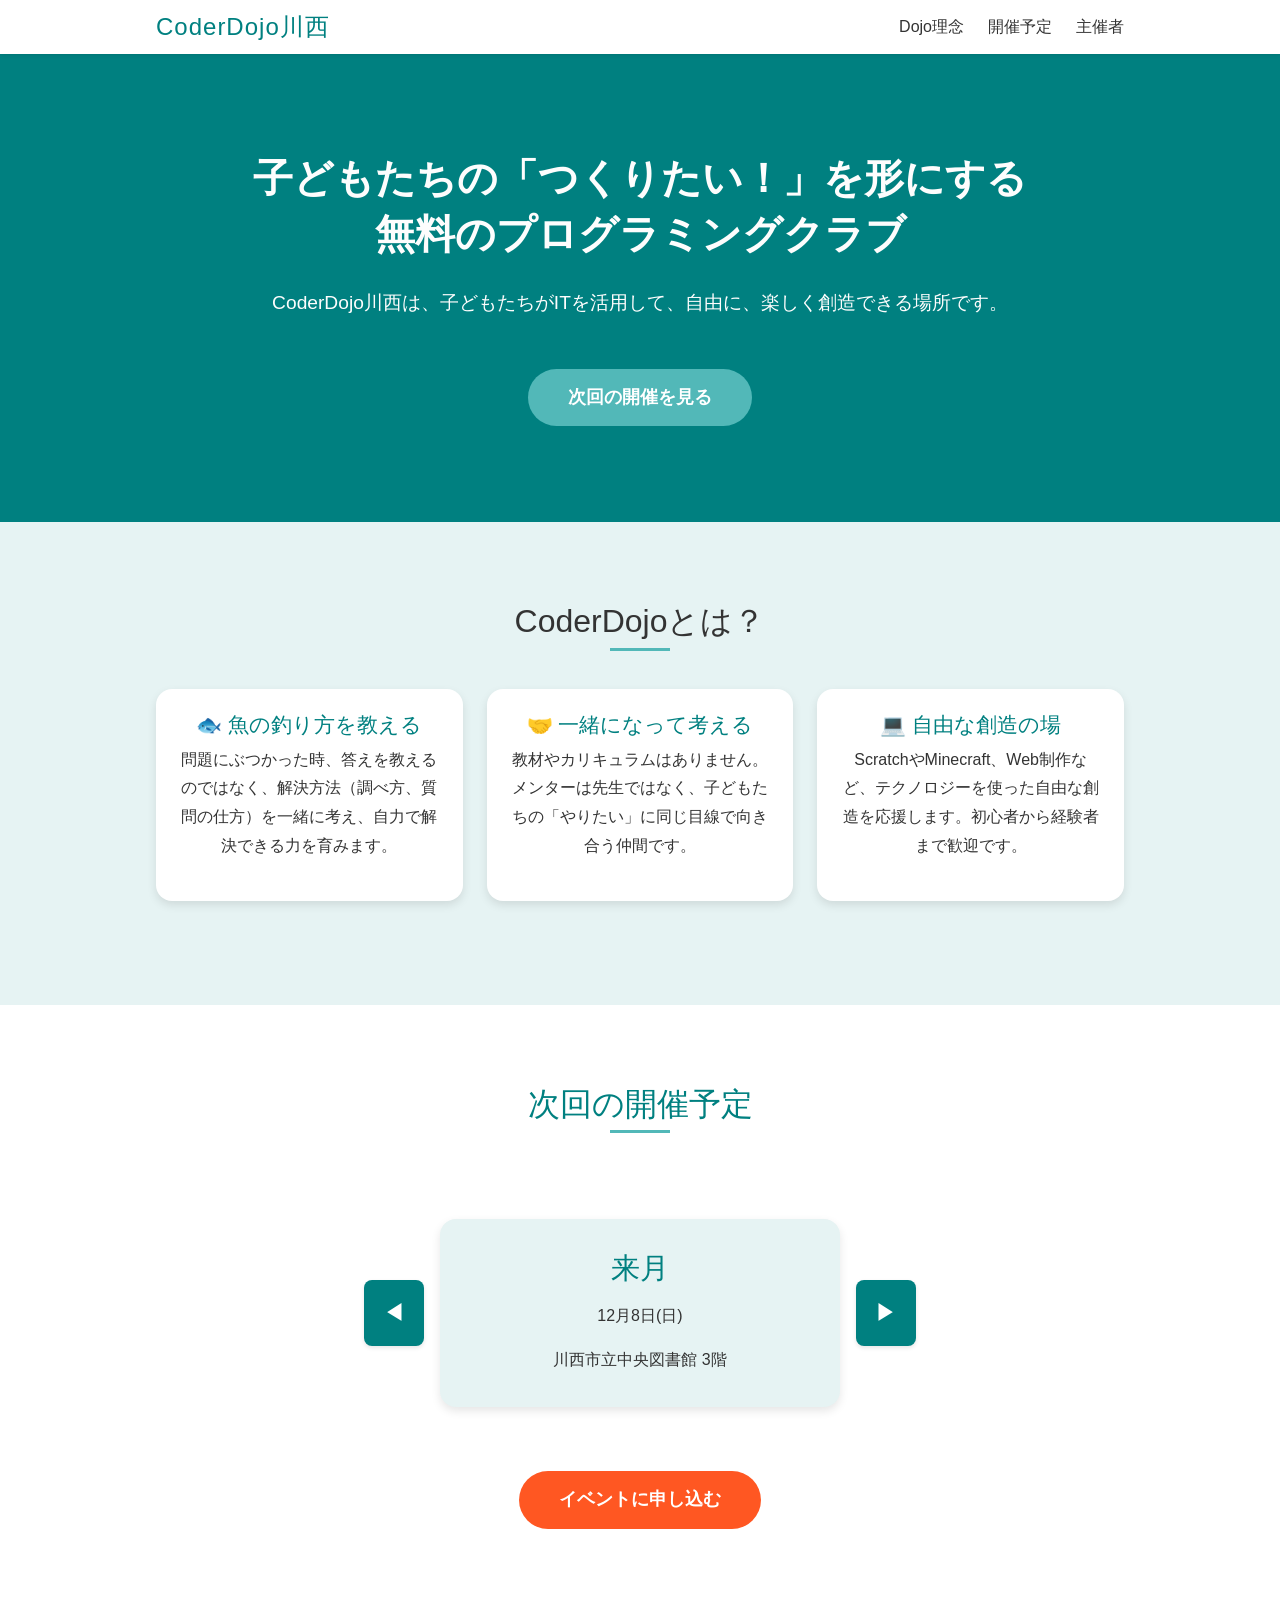
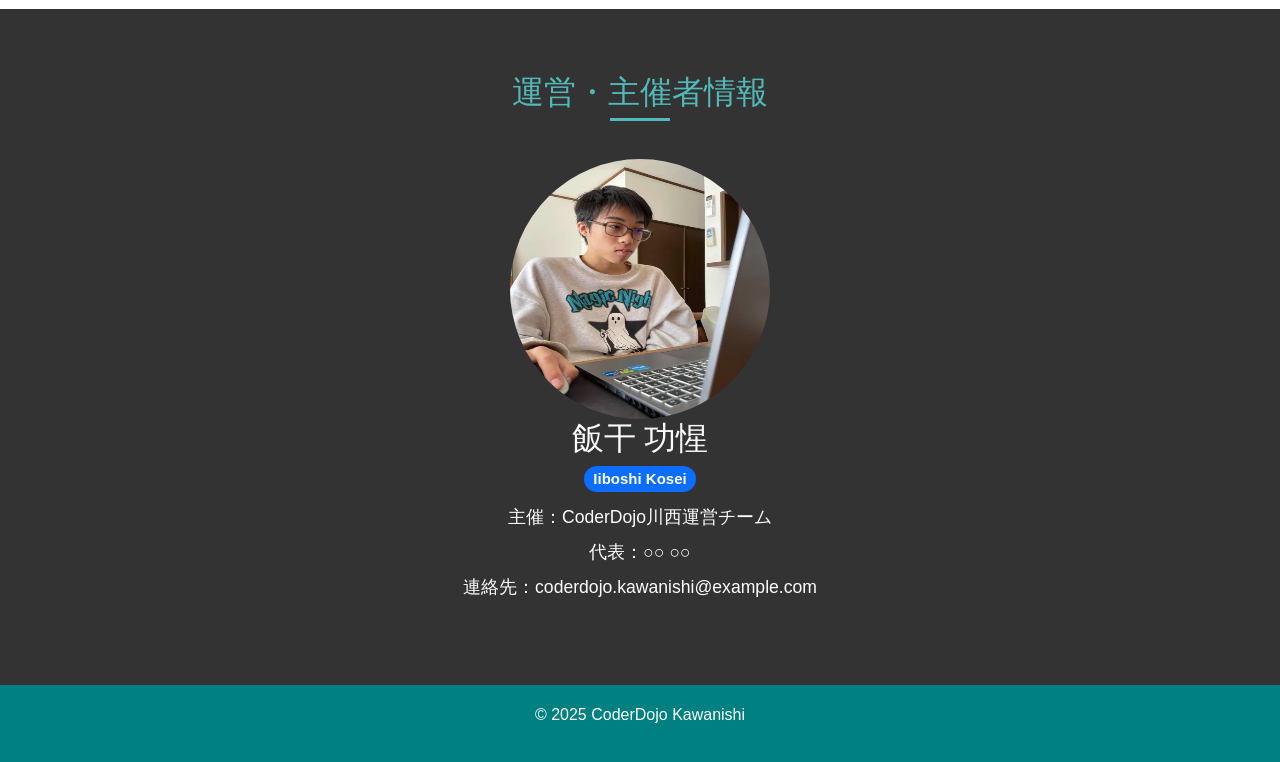
==== commit 91a376d2: "Update index.html" ====
--- a/index.html
+++ b/index.html
@@ -84,13 +84,13 @@
     </div>
   </header>
 
-  <section id="hero" class="hero-section">
-    <div class="container">
-      <h2 class="hero-title">子どもたちの「つくりたい！」を形にする<br>無料のプログラミングクラブ</h2>
-      <p class="hero-subtitle">CoderDojo川西は、子どもたちがITを活用して、自由に、楽しく創造できる場所です。</p>
-      <a href="#events" class="cta-button">次回の開催を見る</a>
-    </div>
-  </section>
+<section id="hero" class="hero-section">
+  <div class="container">
+    <h2 class="hero-title">子どもたちの「つくりたい！」を形にする<br>無料のプログラミングクラブ</h2>
+    <p class="hero-subtitle">CoderDojo川西は、子どもたちがITを活用して、自由に、楽しく創造できる場所です。</p>
+    <a href="#events" class="cta-button">次回の開催を見る</a>
+  </div>
+</section>
 
   
 <section id="about-dojo" class="about-section dark-bg">
--- a/style.css
+++ b/style.css
@@ -142,21 +142,19 @@
 }
 .about-card {
     background: white;
-    padding: 2rem;
+    /* padding: 2rem;  <= これを削除。代わりにHTMLで p-4 を使います。 */
+    padding: 0; /* Bootstrapのp-4を優先するため、カスタムCSSではパディングをリセット */
     border-radius: 1rem;
     box-shadow: 0 4px 10px var(--shadow);
     text-align: center;
-    /* ★修正点★: Bootstrapグリッドを使うため、flex関連のスタイルは削除またはコメントアウト */
-    /* width: 100%; を使用して、col-lg-4の幅を尊重 */
+    /* widthやflex関連のカスタムスタイルは削除した状態を維持 */
 }
 .about-card h3 {
     color: var(--accent-blue);
     font-size: 1.3rem;
     margin-top: 0;
 }
-.card-group {
-    margin-top: 4rem;
-}
+
 
 /* イベントカード */
 .events-section {
@@ -188,15 +186,36 @@
 
 .event-info {
   background: var(--section-light);
-  padding: 1.5rem 3rem;
+  padding: 1.5rem; /* パディングを調整 */
   border-radius: 1rem;
   box-shadow: 0 4px 10px var(--shadow);
-  width: 300px;
-}
+  width: 400px; /* ボックスを大きく */
+  display: flex; /* 写真とテキストを縦に並べるため */
+  flex-direction: column; /* 縦並び */
+  align-items: center; /* 中央揃え */
+}
+
+/* イベント画像コンテナ */
+.event-image-container {
+  width: 100%; /* 親要素の幅いっぱいに */
+  height: 200px; /* 高さの固定（必要に応じて調整） */
+  margin-bottom: 1rem; /* 下にスペース */
+  overflow: hidden; /* 画像がはみ出さないように */
+  border-radius: 0.8rem; /* 角を丸く */
+  box-shadow: 0 2px 5px var(--shadow);
+}
+
+#event-image {
+  width: 100%;
+  height: 100%;
+  object-fit: cover; /* 画像をコンテナに合わせてトリミング */
+  display: block; /* 余白をなくす */
+}
+
 .event-month {
     font-size: 1.8rem;
     color: var(--accent-blue);
-    margin: 0 0 0.5rem 0;
+    margin: 0.5rem 0 0.5rem 0;
 }
 .event-detail {
     margin: 0.5rem 0;
@@ -241,7 +260,28 @@
     .card-group {
         flex-direction: column;
     }
+    .event-card {
+        flex-direction: column; /* ボタンも縦に並べる */
+        gap: 0.5rem;
+    }
     .event-info {
-        width: 100%;
-    }
-}
+        width: 90%; /* モバイルでは幅を調整 */
+        max-width: 350px;
+        padding: 1rem;
+    }
+    .nav-btn {
+        padding: 0.6rem 1rem;
+        font-size: 1.2rem;
+    }
+    .event-image-container {
+        height: 150px; /* モバイルでの画像の高さ */
+    }
+}
+
+.image-center-box {
+    /* 画像などのインライン要素を中央揃え */
+    text-align: center;
+    /* ブロック要素（divなど）を中央揃え */
+    margin-left: auto;
+    margin-right: auto;
+}
